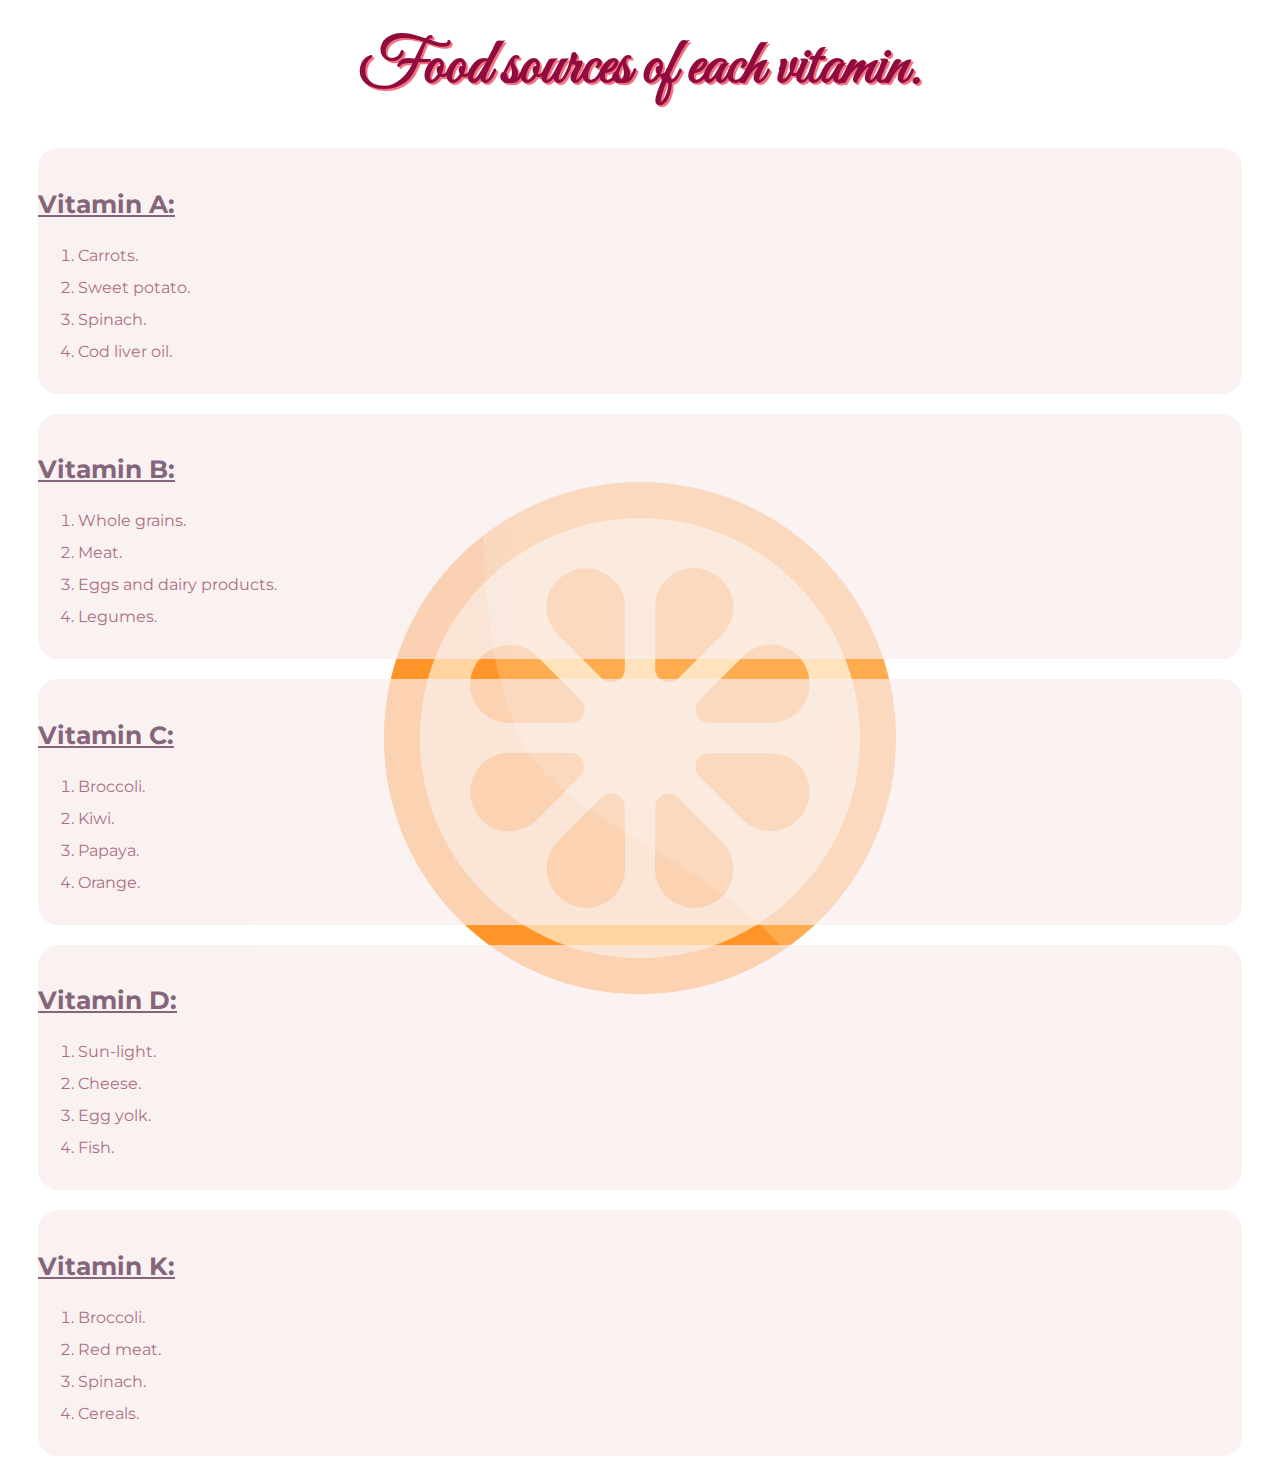
==== sources.html @ 9dae8767 "Add files via upload" ====
<!DOCTYPE html>
<html lang="en" dir="ltr">
  <head>
    <meta charset="utf-8">
    <title>Sources of vitamins</title>
    <link rel="stylesheet" href="css/style1.css">
    <link href="https://fonts.googleapis.com/css2?family=Merriweather:ital,wght@0,400;1,700&family=Montserrat:ital,wght@0,500;1,400;1,500&family=Sacramento&display=swap" rel="stylesheet">
    <link href="https://fonts.googleapis.com/css2?family=Dancing+Script:wght@562&family=Great+Vibes&display=swap" rel="stylesheet">
    <link href="https://fonts.googleapis.com/css2?family=Dancing+Script:wght@562&display=swap" rel="stylesheet">
    <style>
body {
  background-image: url('images/fruit.png');
  background-repeat: no-repeat;
  background-position: center;
}
</style>

  </head>
  <body>
    <h1>Food sources of each vitamin.</h1>
    <div class="container1">
      <h2>Vitamin A:</h2>
      <ol>
        <li>Carrots.</li>
        <li>Sweet potato.</li>
        <li>Spinach.</li>
        <li>Cod liver oil.</li>
      </ol>
    </div>

    <div class="container2">
      <h2>Vitamin B:</h2>
      <ol>
        <li>Whole grains.</li>
        <li>Meat.</li>
        <li>Eggs and dairy products.</li>
        <li>Legumes.</li>
      </ol>
    </div>

    <div class="container3">
      <h2>Vitamin C:</h2>
      <ol>
        <li>Broccoli.</li>
        <li>Kiwi.</li>
        <li>Papaya.</li>
        <li>Orange.</li>
      </ol>
    </div>

    <div class="container4">
      <h2>Vitamin D:</h2>
      <ol>
        <li>Sun-light.</li>
        <li>Cheese.</li>
        <li>Egg yolk.</li>
        <li>Fish.</li>
      </ol>
    </div>

    <div class="container4">
      <h2>Vitamin K:</h2>
      <ol>
        <li>Broccoli.</li>
        <li>Red meat.</li>
        <li>Spinach.</li>
        <li>Cereals.</li>
      </ol>
    </div>

  </body>
</html>
---- css/style1.css ----
body {
  background-image: url('fruit.png');
}
h1 {
  margin: 0;
  padding-top: 20px;
  padding-bottom: 20px;
  font-family: 'Great Vibes', cursive;
  font-size: 5vw;
  color: #900c3f;
  text-shadow: 2px 2px #f67280;
  text-align: center;
}

h2 {
  font-family: 'Montserrat', sans-serif;
  color: #522546;
  font-weight: bold;
  font-size: 25px;
  text-decoration: underline;
}

.container1 {
    background-color:#f9ecec;
    padding-bottom: 10px;
    padding-top: 20px;
    border-radius: 20px;
    margin: 20px 30px;
    opacity: 0.7;
  }

  .container2 {
      background-color:#f9ecec;
      padding-bottom: 10px;
      padding-top: 20px;
      border-radius: 20px;
      margin: 20px 30px;
      opacity: 0.7;
    }

  .container3 {
        background-color:#f9ecec;
        padding-bottom: 10px;
        padding-top: 20px;
        border-radius: 20px;
        margin: 20px 30px;
        opacity: 0.7;
      }

  .container4 {
          background-color:#f9ecec;
          padding-bottom: 10px;
          padding-top: 20px;
          border-radius: 20px;
          margin: 20px 30px;
          opacity: 0.7;
        }

  .container5 {
            background-color:#f9ecec;
            padding-bottom: 10px;
            padding-top: 20px;
            border-radius: 20px;
            margin: 20px 30px;
            opacity: 0.7;
          }

li {
  font-family: 'Montserrat', sans-serif;
  color: #88304e;
  line-height: 2;
}
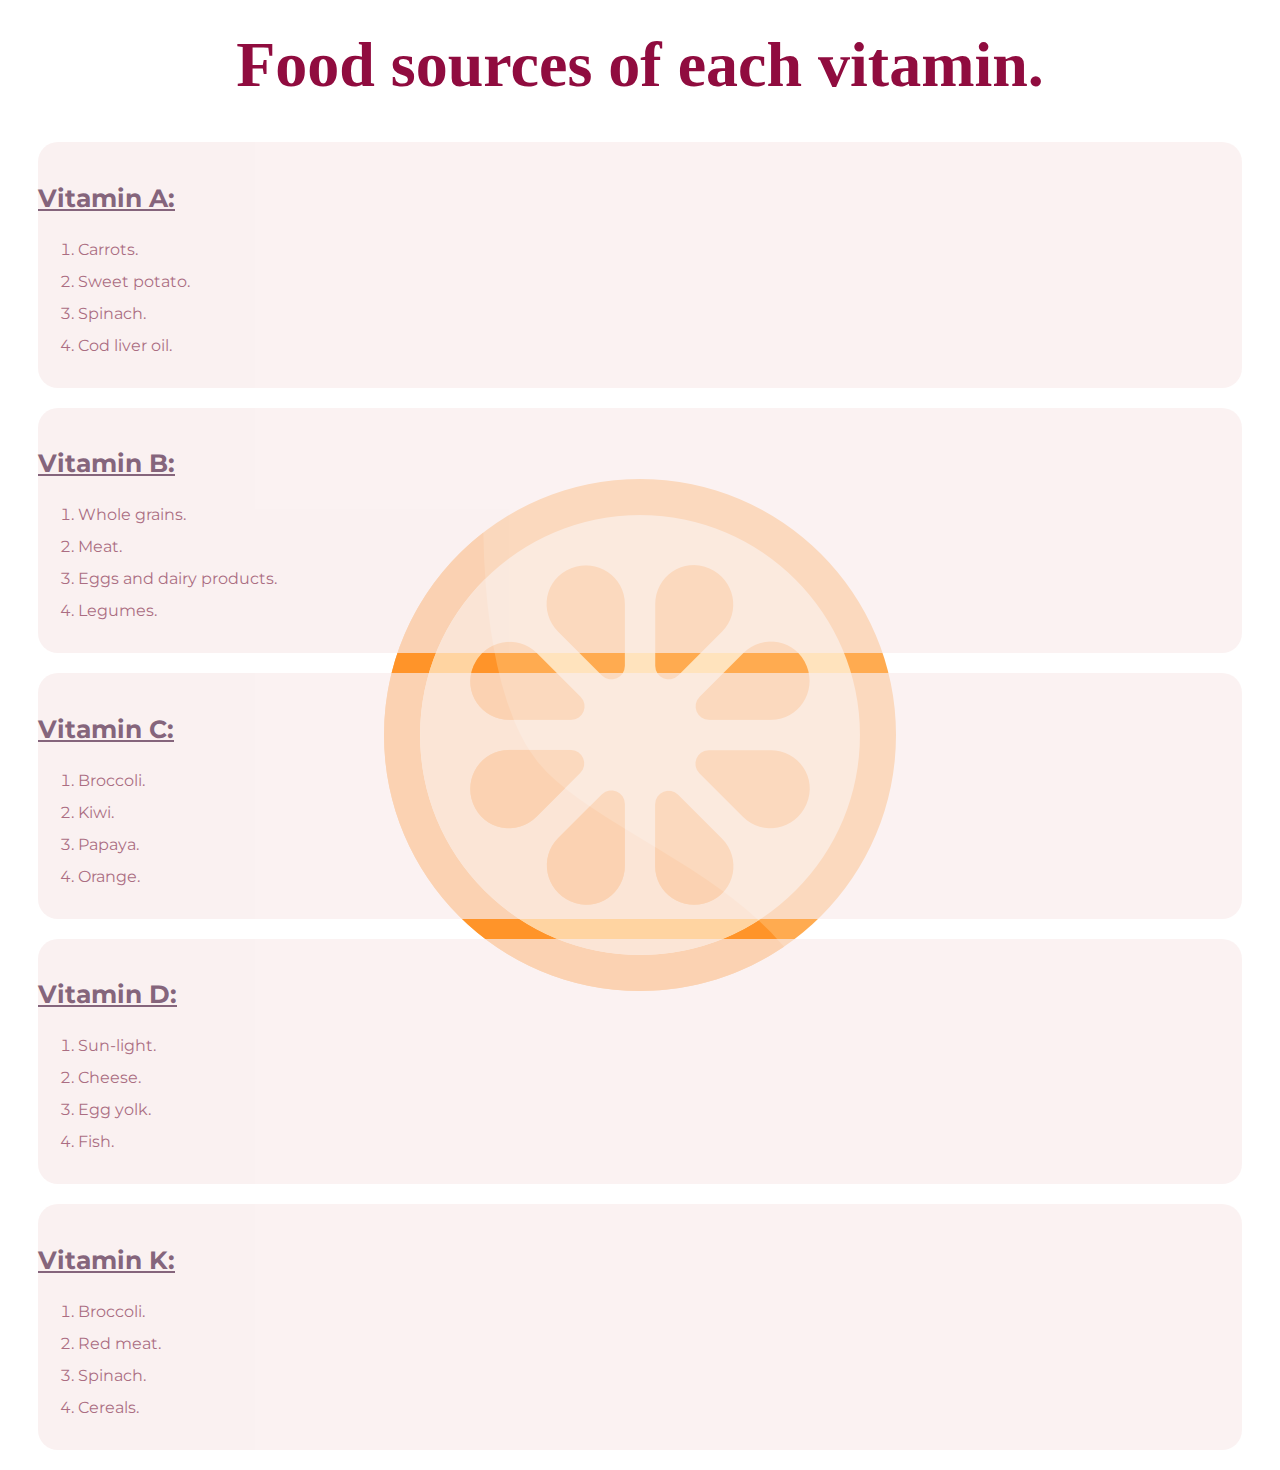
==== commit 8899d48b: "Update sources.html" ====
--- a/sources.html
+++ b/sources.html
@@ -17,7 +17,7 @@
 
   </head>
   <body>
-    <h1>Food sources of each vitamin.</h1>
+    <h1><strong>Food sources of each vitamin</strong>.</h1>
     <div class="container1">
       <h2>Vitamin A:</h2>
       <ol>
--- a/css/style1.css
+++ b/css/style1.css
@@ -6,11 +6,11 @@
   margin: 0;
   padding-top: 20px;
   padding-bottom: 20px;
-  font-family: 'Great Vibes', cursive;
+  font-family: cursive;
   font-size: 5vw;
   color: #900c3f;
-  text-shadow: 2px 2px #f67280;
   text-align: center;
+  font-weight: bold;
 }
 
 h2 {
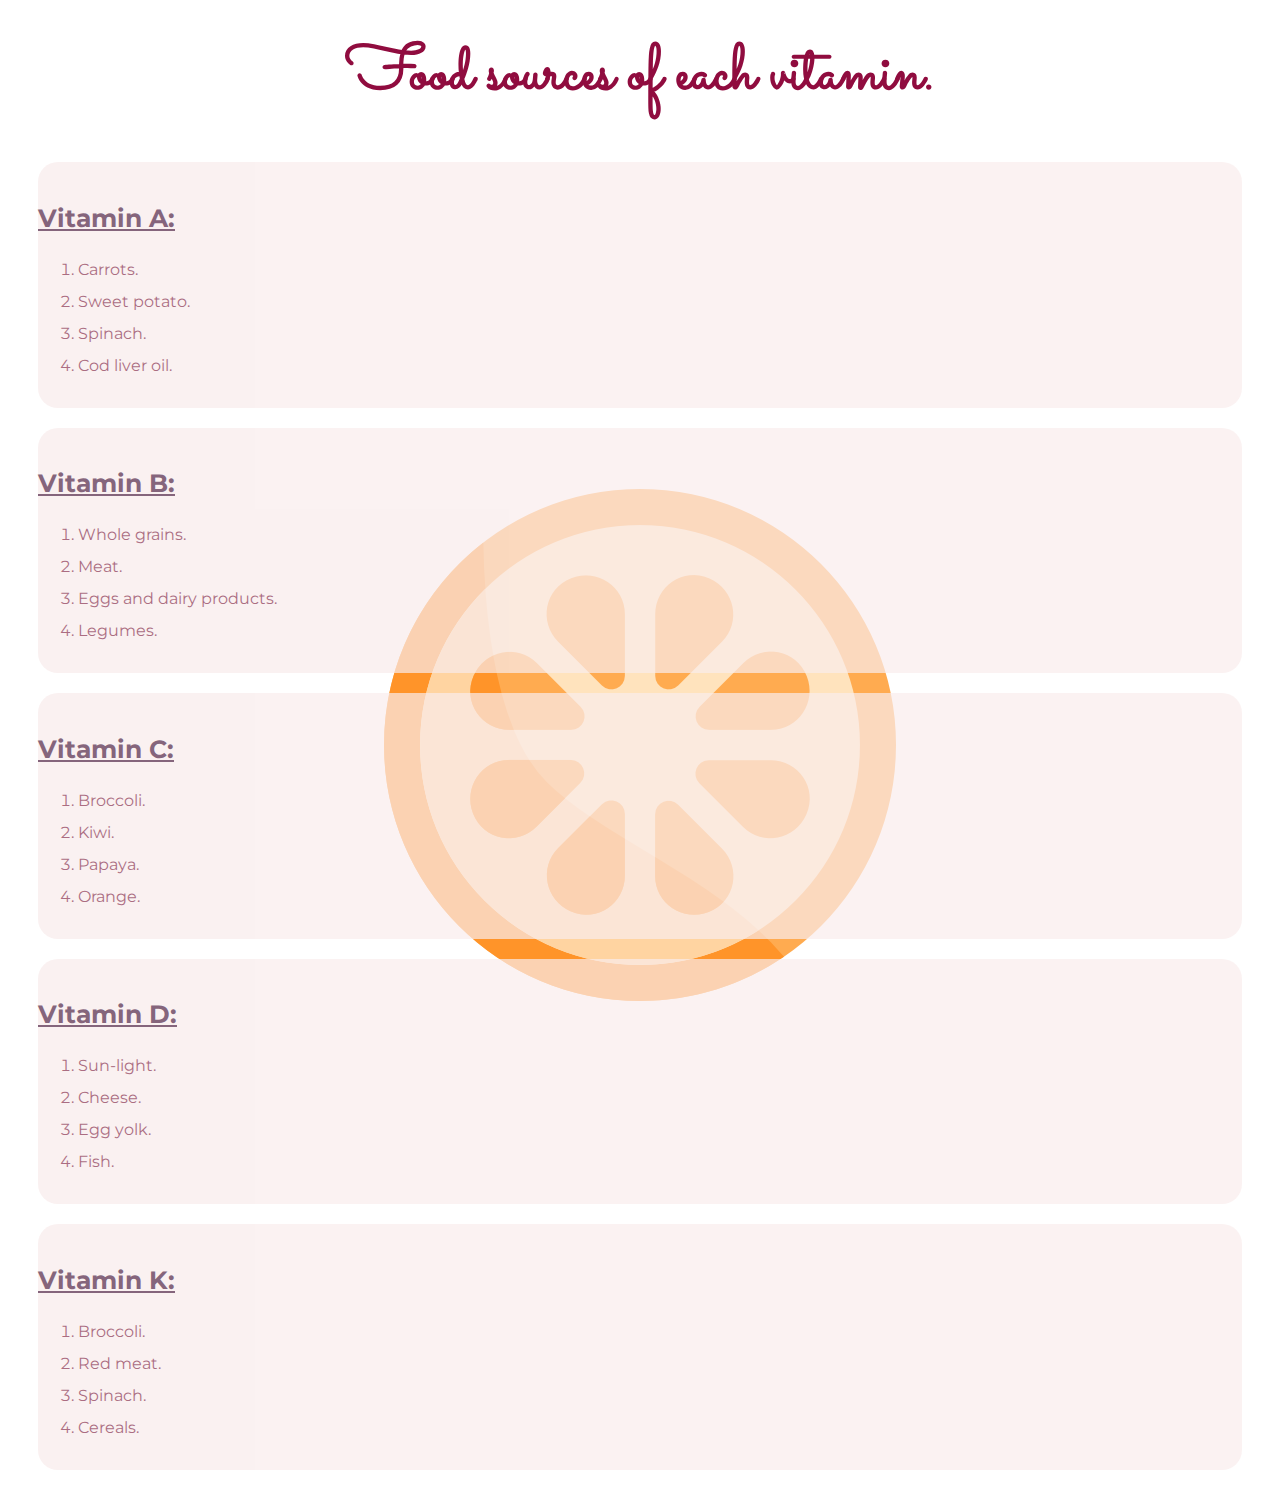
==== commit 545650e1: "Update sources.html" ====
--- a/sources.html
+++ b/sources.html
@@ -7,6 +7,8 @@
     <link href="https://fonts.googleapis.com/css2?family=Merriweather:ital,wght@0,400;1,700&family=Montserrat:ital,wght@0,500;1,400;1,500&family=Sacramento&display=swap" rel="stylesheet">
     <link href="https://fonts.googleapis.com/css2?family=Dancing+Script:wght@562&family=Great+Vibes&display=swap" rel="stylesheet">
     <link href="https://fonts.googleapis.com/css2?family=Dancing+Script:wght@562&display=swap" rel="stylesheet">
+    <link href="https://fonts.googleapis.com/css2?family=Sacramento&display=swap" rel="stylesheet">
+    <link href="https://fonts.googleapis.com/css2?family=Oswald:wght@500&display=swap" rel="stylesheet">
     <style>
 body {
   background-image: url('images/fruit.png');
@@ -17,7 +19,7 @@
 
   </head>
   <body>
-    <h1><strong>Food sources of each vitamin</strong>.</h1>
+    <h1>Food sources of each vitamin.</h1>
     <div class="container1">
       <h2>Vitamin A:</h2>
       <ol>
--- a/css/style1.css
+++ b/css/style1.css
@@ -6,11 +6,10 @@
   margin: 0;
   padding-top: 20px;
   padding-bottom: 20px;
-  font-family: cursive;
+  font-family: 'Sacramento', cursive;
   font-size: 5vw;
   color: #900c3f;
   text-align: center;
-  font-weight: bold;
 }
 
 h2 {
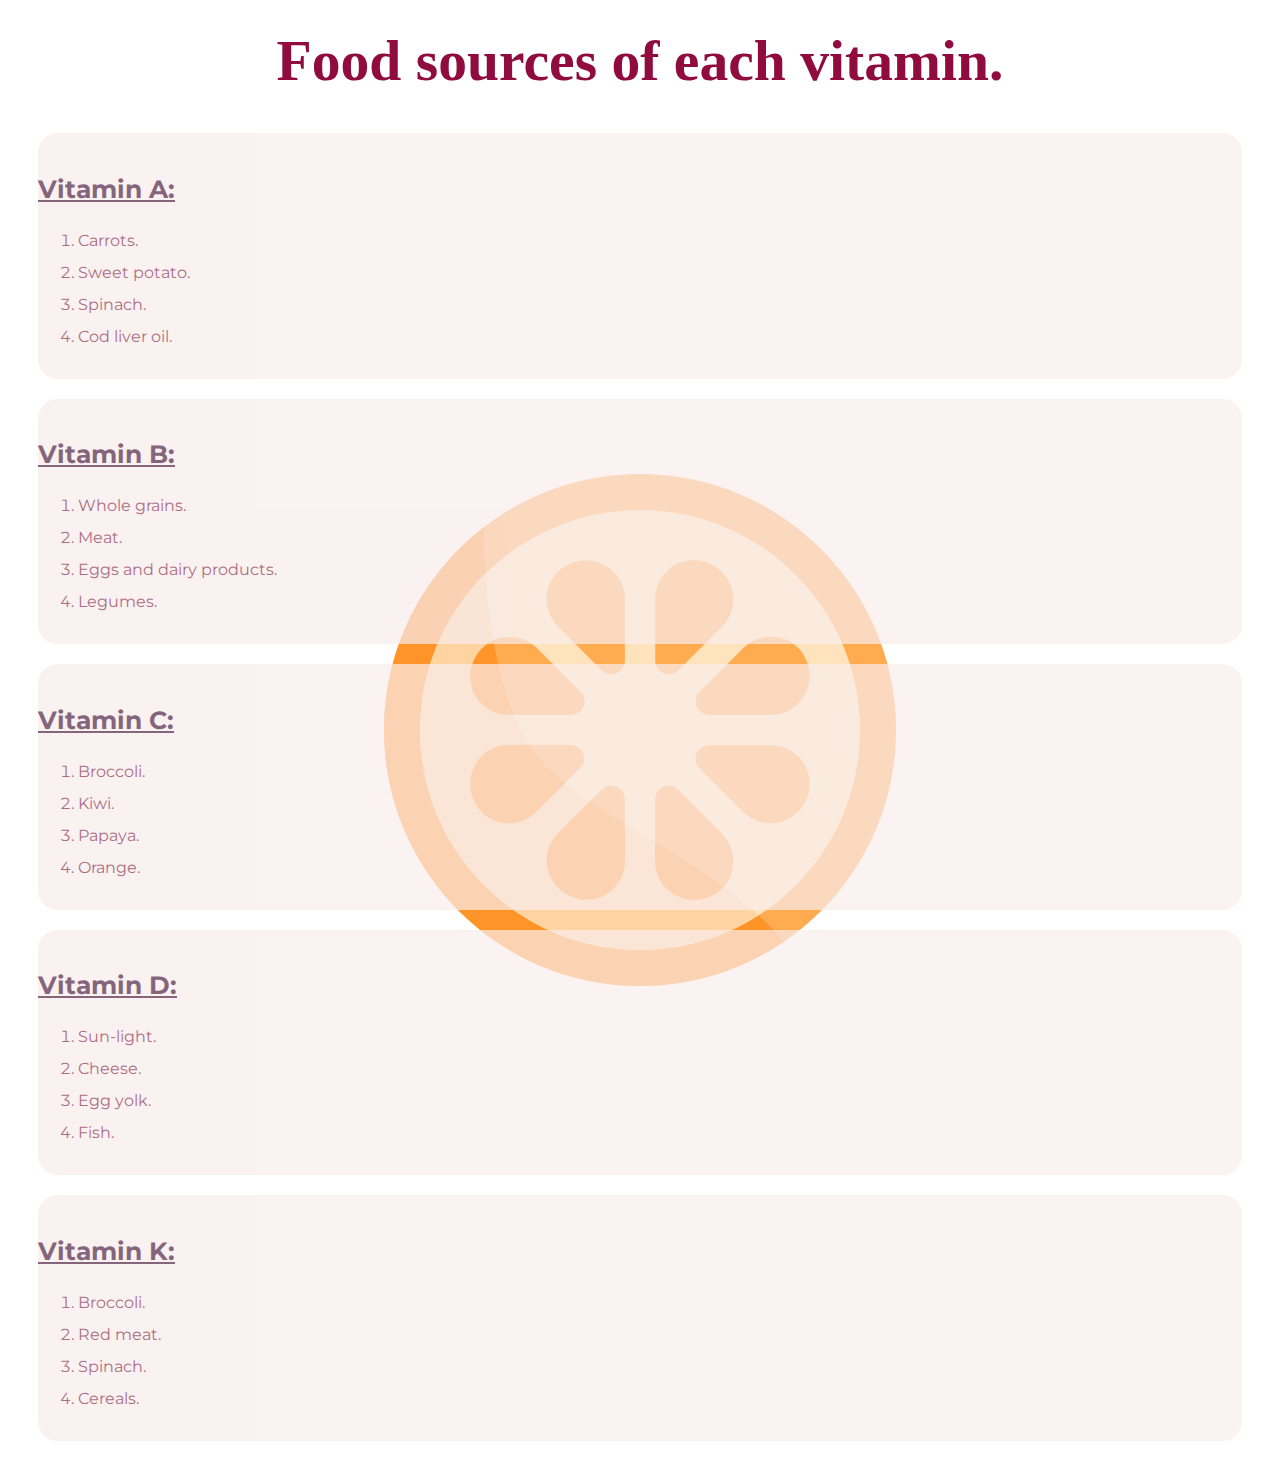
==== commit 3e78127b: "Update sources.html" ====
--- a/sources.html
+++ b/sources.html
@@ -8,7 +8,6 @@
     <link href="https://fonts.googleapis.com/css2?family=Dancing+Script:wght@562&family=Great+Vibes&display=swap" rel="stylesheet">
     <link href="https://fonts.googleapis.com/css2?family=Dancing+Script:wght@562&display=swap" rel="stylesheet">
     <link href="https://fonts.googleapis.com/css2?family=Sacramento&display=swap" rel="stylesheet">
-    <link href="https://fonts.googleapis.com/css2?family=Oswald:wght@500&display=swap" rel="stylesheet">
     <style>
 body {
   background-image: url('images/fruit.png');
--- a/css/style1.css
+++ b/css/style1.css
@@ -2,12 +2,13 @@
 body {
   background-image: url('fruit.png');
 }
+
 h1 {
   margin: 0;
   padding-top: 20px;
   padding-bottom: 20px;
-  font-family: 'Sacramento', cursive;
-  font-size: 5vw;
+  font-family: cursive;
+  font-size: 4.5vw;
   color: #900c3f;
   text-align: center;
 }
